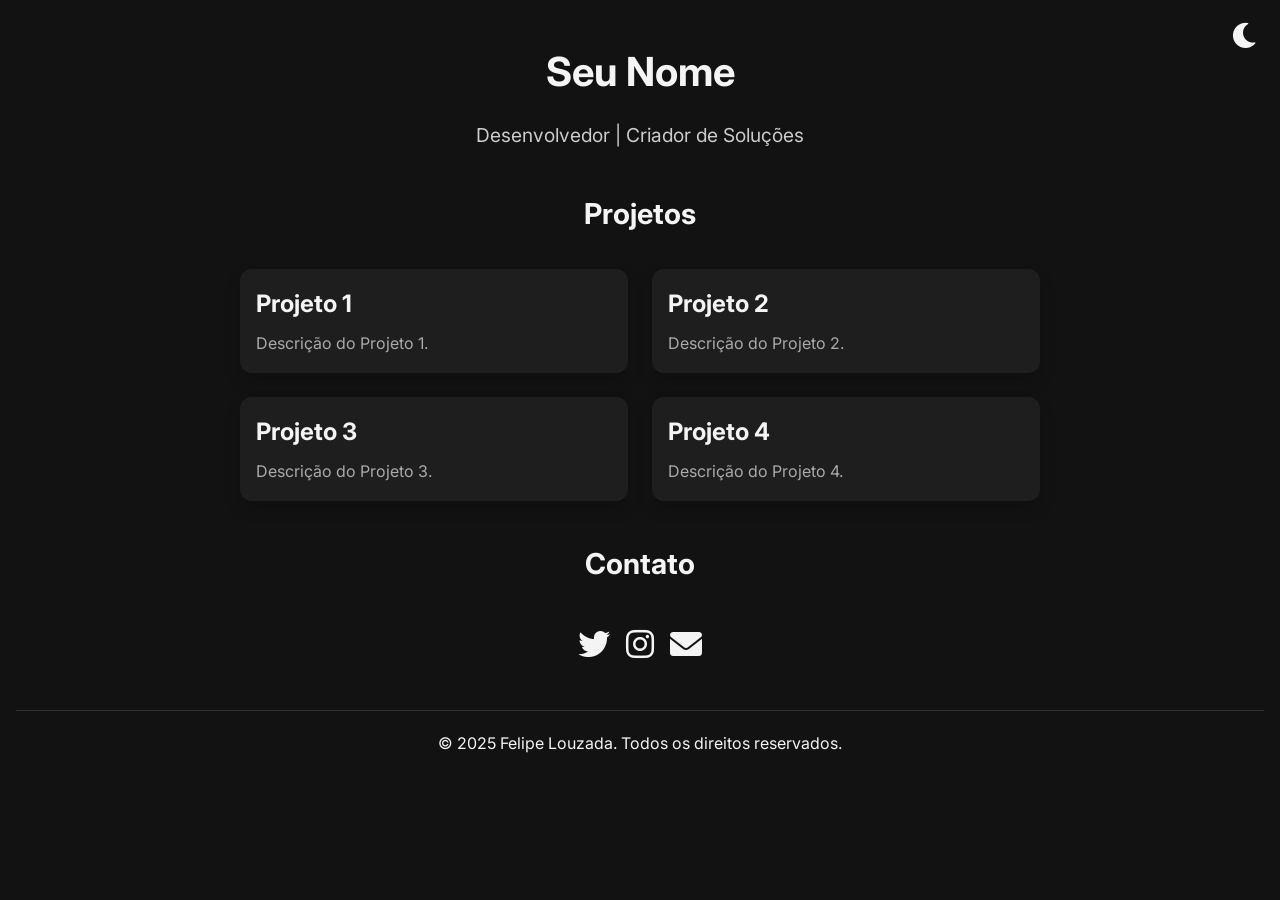
==== index.html @ 3e54d046 "index.html" ====
<!DOCTYPE html>
<html lang="pt-br">
<head>
    <meta charset="UTF-8">
    <meta name="viewport" content="width=device-width, initial-scale=1.0">
    <title>Portfólio - Felipe Louzada</title>
    <link rel="stylesheet" href="styles.css">
    <link rel="preconnect" href="https://fonts.googleapis.com">
    <link href="https://fonts.googleapis.com/css2?family=Inter:wght@400;700&display=swap" rel="stylesheet">
    <link href="https://cdnjs.cloudflare.com/ajax/libs/font-awesome/6.0.0-beta3/css/all.min.css" rel="stylesheet">
</head>
<body class="dark">
    <header class="header">
        <h1 class="header-title">Seu Nome</h1>
        <p class="header-subtitle">Desenvolvedor | Criador de Soluções</p>
        <button id="toggle-theme" class="theme-toggle">
            <i id="theme-icon" class="fas fa-moon"></i>
        </button>
    </header>

    <main>
        <section class="portfolio">
            <h2 class="section-title">Projetos</h2>
            <div class="projects">
                <div class="project-card">
                    <h3>Projeto 1</h3>
                    <p>Descrição do Projeto 1.</p>
                </div>
                <div class="project-card">
                    <h3>Projeto 2</h3>
                    <p>Descrição do Projeto 2.</p>
                </div>
                <div class="project-card">
                    <h3>Projeto 3</h3>
                    <p>Descrição do Projeto 3.</p>
                </div>
                <div class="project-card">
                    <h3>Projeto 4</h3>
                    <p>Descrição do Projeto 4.</p>
                </div>
            </div>
        </section>

        <section class="contact">
            <h2 class="section-title">Contato</h2>
            <div class="social-links">
                <a href="https://x.com/lype204" target="_blank">
                    <i class="fab fa-twitter"></i>
                </a>
                <a href="https://instagram.com/felipe.llouzada" target="_blank">
                    <i class="fab fa-instagram"></i>
                </a>
                <a href="mailto:contato@felipelouzada.com">
                    <i class="fas fa-envelope"></i>
                </a>
            </div>
        </section>
    </main>

    <footer class="footer">
        <p>&copy; 2025 Felipe Louzada. Todos os direitos reservados.</p>
    </footer>

    <script src="script.js"></script>
</body>
</html>
---- styles.css ----
* {
    margin: 0;
    padding: 0;
    box-sizing: border-box;
}
body {
    font-family: 'Inter', sans-serif;
    line-height: 1.6;
    background-color: #121212;
    color: #f4f4f4;
    padding: 0 16px;
    transition: background-color 0.5s ease, color 0.5s ease;
}
h1, h2, h3 {
    margin-bottom: 16px;
}
a {
    text-decoration: none;
    color: #ff6b6b;
    transition: color 0.3s ease;
}
a:hover {
    color: #ffa36c;
}

.theme-toggle {
    position: fixed;
    top: 20px;
    right: 20px;
    background: transparent;
    border: none;
    font-size: 1.8rem;
    color: #f4f4f4;
    cursor: pointer;
    transition: transform 0.3s ease;
}
.theme-toggle:active {
    transform: scale(0.9);
}

.header {
    text-align: center;
    margin: 40px 0;
}
.header-title {
    font-size: 2.5rem;
    font-weight: 700;
}
.header-subtitle {
    font-size: 1.2rem;
    margin-top: 8px;
    color: #ccc;
}

.section-title {
    font-size: 1.8rem;
    text-align: center;
    margin-bottom: 32px;
}

.portfolio {
    margin: 40px auto;
    max-width: 800px;
}
.projects {
    display: grid;
    grid-template-columns: repeat(auto-fit, minmax(300px, 1fr));
    gap: 24px;
}
.project-card {
    background: #1e1e1e;
    border-radius: 12px;
    padding: 16px;
    box-shadow: 0 8px 16px rgba(0, 0, 0, 0.2);
    transition: transform 0.3s ease, box-shadow 0.3s ease;
    opacity: 0;
    transform: translateY(30px);
    transition: opacity 0.6s ease-out, transform 0.6s ease-out;
}
.project-card.visible {
    opacity: 1;
    transform: translateY(0);
}
.project-card:hover {
    transform: translateY(-8px);
    box-shadow: 0 16px 32px rgba(0, 0, 0, 0.3);
}
.project-card h3 {
    font-size: 1.5rem;
    margin-bottom: 8px;
}
.project-card p {
    color: #aaa;
}

.contact {
    margin: 40px auto;
    text-align: center;
}
.social-links {
    display: flex;
    justify-content: center;
    gap: 16px;
    margin-top: 16px;
}
.social-links a {
    color: currentColor;
    font-size: 2rem;
    transition: color 0.3s ease, transform 0.3s ease;
}
.social-links a:hover {
    transform: scale(1.2);
}

body.dark .social-links a {
    color: #f4f4f4;
}
body.light .social-links a {
    color: #333;
}
body.dark .social-links a:nth-child(1):hover {
    color: #1DA1F2; /* X */
}
body.dark .social-links a:nth-child(2):hover {
    color: #E1306C; /* Instagram */
}
body.dark .social-links a:nth-child(3):hover {
    color: #601285; /* Email */
}
body.light .social-links a:nth-child(1):hover {
    color: #1DA1F2; /* X */
}
body.light .social-links a:nth-child(2):hover {
    color: #E1306C; /* Instagram */
}
body.light .social-links a:nth-child(3):hover {
    color: #601285; /* Email */
}

.footer {
    text-align: center;
    margin-top: 40px;
    padding: 20px 0;
    border-top: 1px solid #333;
}

body.light {
    background-color: #ffffff;
    color: #333;
}
body.light .project-card {
    background: #f4f4f4;
}
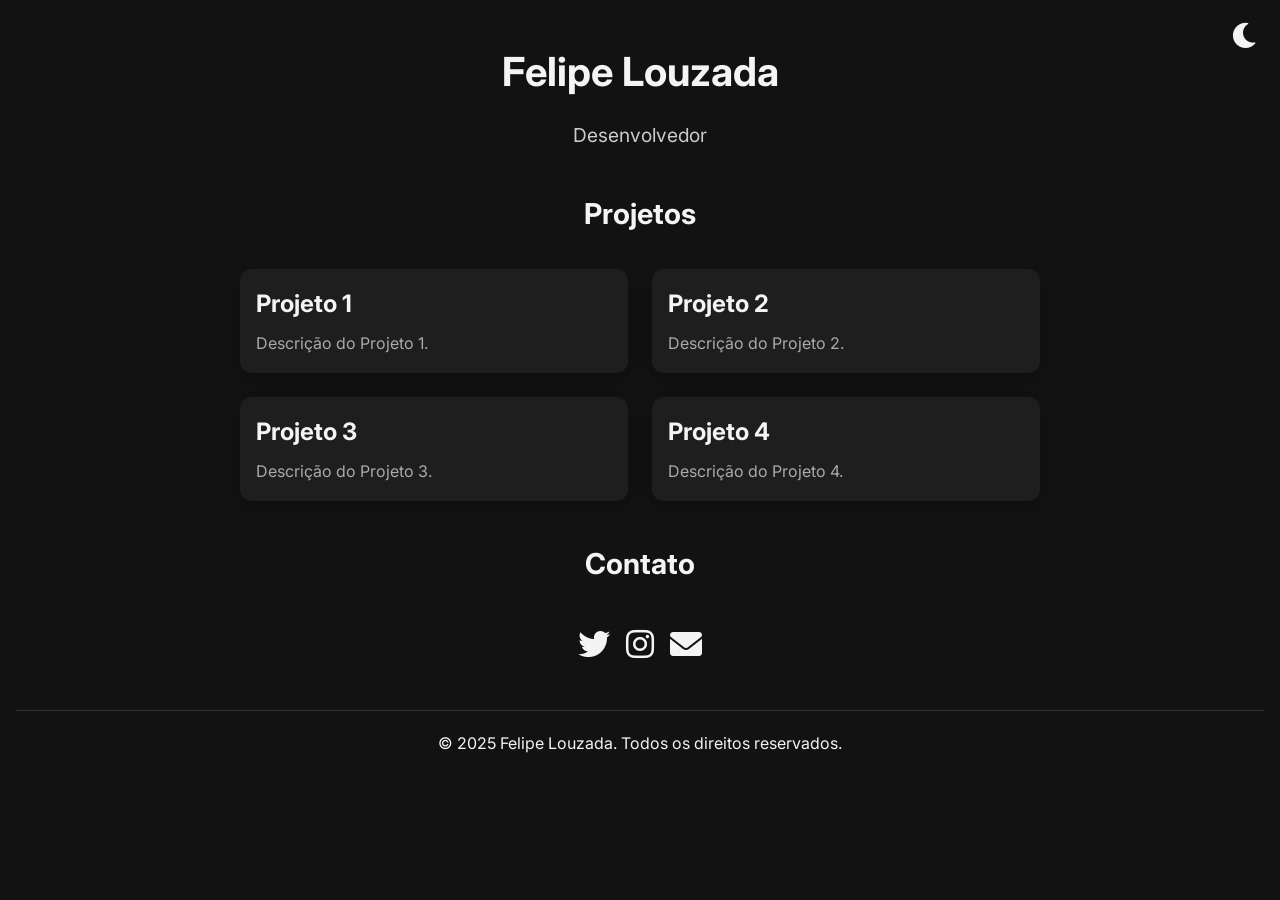
==== commit 8c2ecfeb: "index.html" ====
--- a/index.html
+++ b/index.html
@@ -11,8 +11,8 @@
 </head>
 <body class="dark">
     <header class="header">
-        <h1 class="header-title">Seu Nome</h1>
-        <p class="header-subtitle">Desenvolvedor | Criador de Soluções</p>
+        <h1 class="header-title">Felipe Louzada</h1>
+        <p class="header-subtitle">Desenvolvedor</p>
         <button id="toggle-theme" class="theme-toggle">
             <i id="theme-icon" class="fas fa-moon"></i>
         </button>
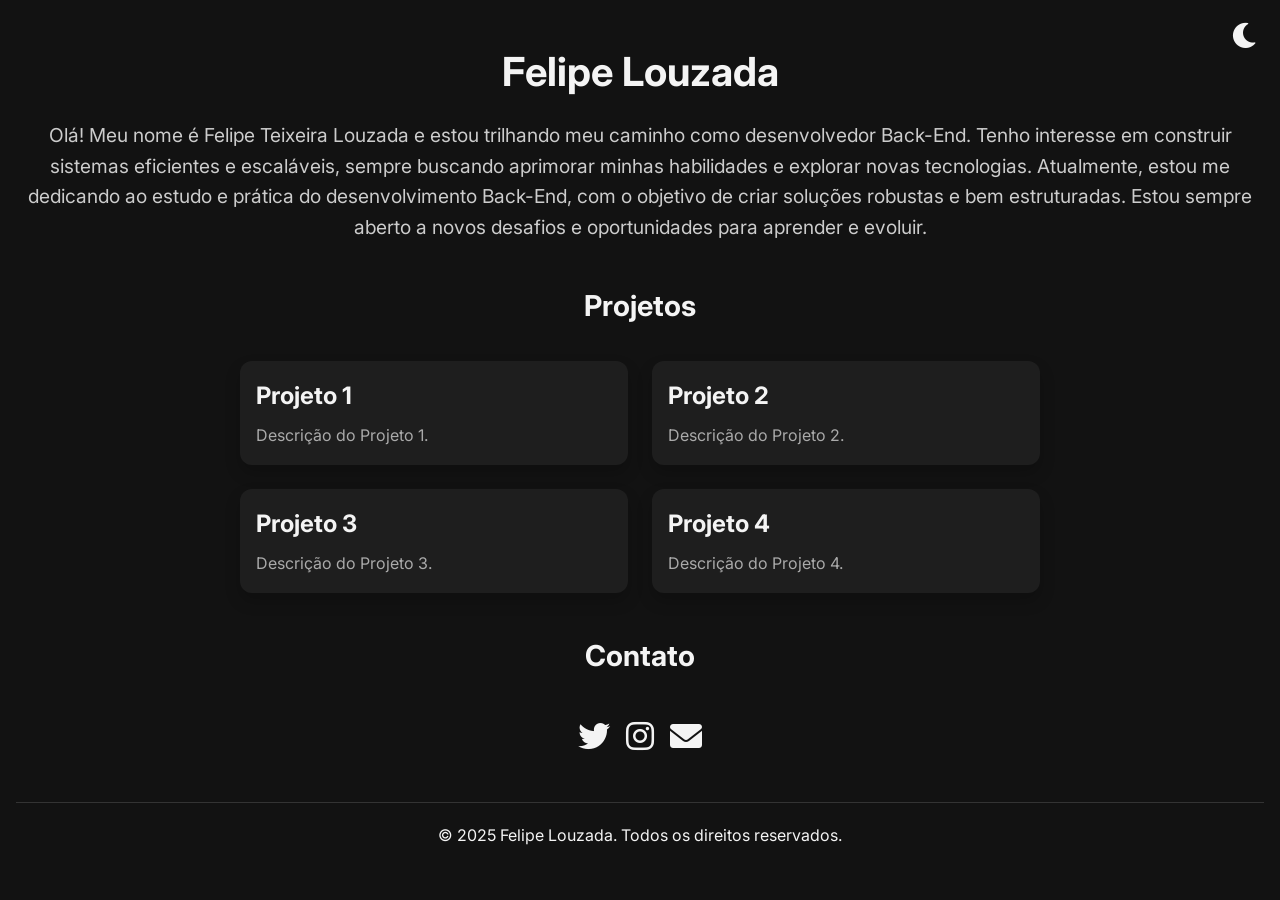
==== commit 4540a972: "index.html" ====
--- a/index.html
+++ b/index.html
@@ -12,7 +12,9 @@
 <body class="dark">
     <header class="header">
         <h1 class="header-title">Felipe Louzada</h1>
-        <p class="header-subtitle">Desenvolvedor</p>
+        <p class="header-subtitle">Olá! Meu nome é Felipe Teixeira Louzada e estou trilhando meu caminho como desenvolvedor Back-End. Tenho interesse em construir sistemas eficientes e escaláveis, sempre buscando aprimorar minhas habilidades e explorar novas tecnologias.
+
+Atualmente, estou me dedicando ao estudo e prática do desenvolvimento Back-End, com o objetivo de criar soluções robustas e bem estruturadas. Estou sempre aberto a novos desafios e oportunidades para aprender e evoluir.</p>
         <button id="toggle-theme" class="theme-toggle">
             <i id="theme-icon" class="fas fa-moon"></i>
         </button>
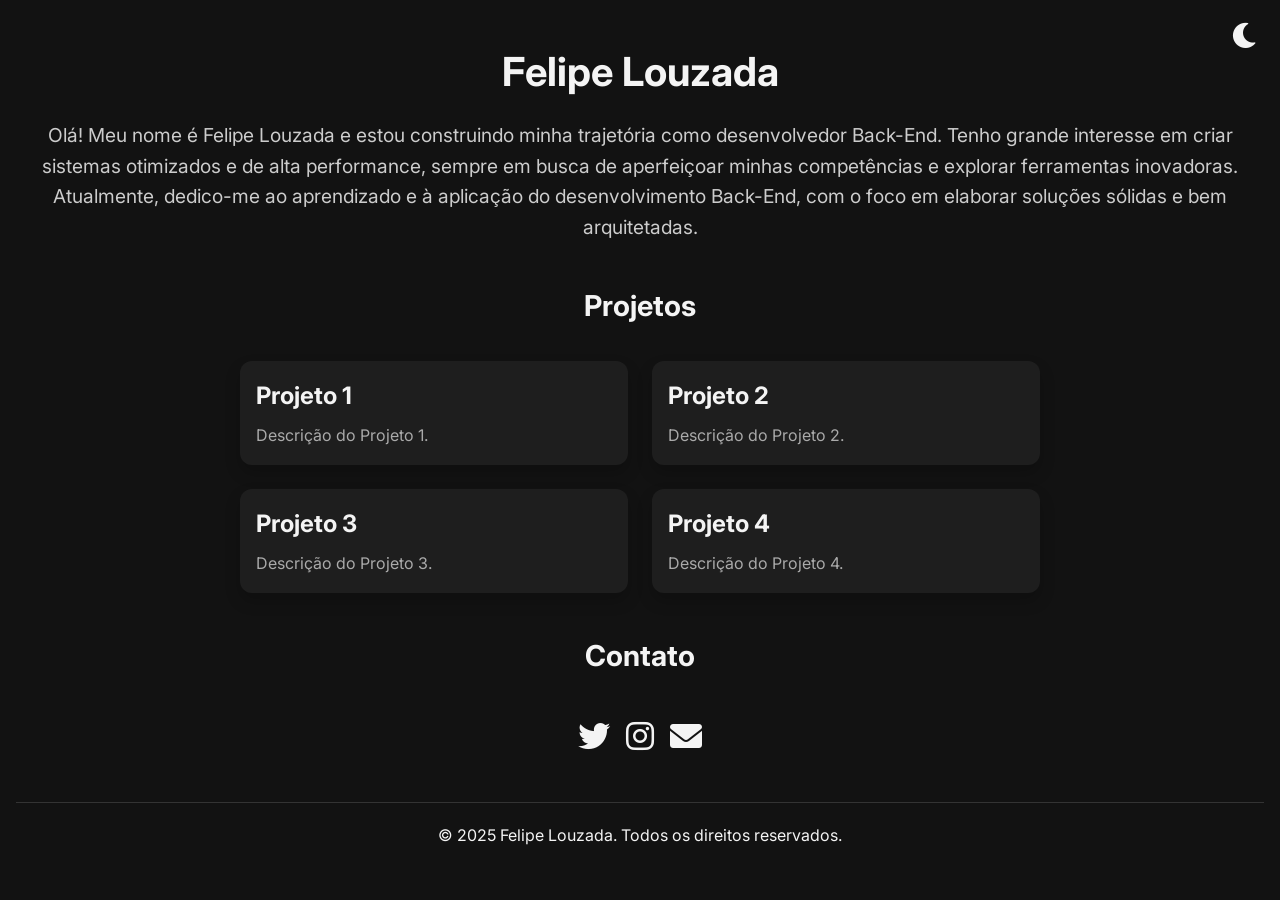
==== commit fcdfa6dd: "index.html" ====
--- a/index.html
+++ b/index.html
@@ -12,9 +12,7 @@
 <body class="dark">
     <header class="header">
         <h1 class="header-title">Felipe Louzada</h1>
-        <p class="header-subtitle">Olá! Meu nome é Felipe Teixeira Louzada e estou trilhando meu caminho como desenvolvedor Back-End. Tenho interesse em construir sistemas eficientes e escaláveis, sempre buscando aprimorar minhas habilidades e explorar novas tecnologias.
-
-Atualmente, estou me dedicando ao estudo e prática do desenvolvimento Back-End, com o objetivo de criar soluções robustas e bem estruturadas. Estou sempre aberto a novos desafios e oportunidades para aprender e evoluir.</p>
+        <p class="header-subtitle">Olá! Meu nome é Felipe Louzada e estou construindo minha trajetória como desenvolvedor Back-End. Tenho grande interesse em criar sistemas otimizados e de alta performance, sempre em busca de aperfeiçoar minhas competências e explorar ferramentas inovadoras. Atualmente, dedico-me ao aprendizado e à aplicação do desenvolvimento Back-End, com o foco em elaborar soluções sólidas e bem arquitetadas.</p>
         <button id="toggle-theme" class="theme-toggle">
             <i id="theme-icon" class="fas fa-moon"></i>
         </button>
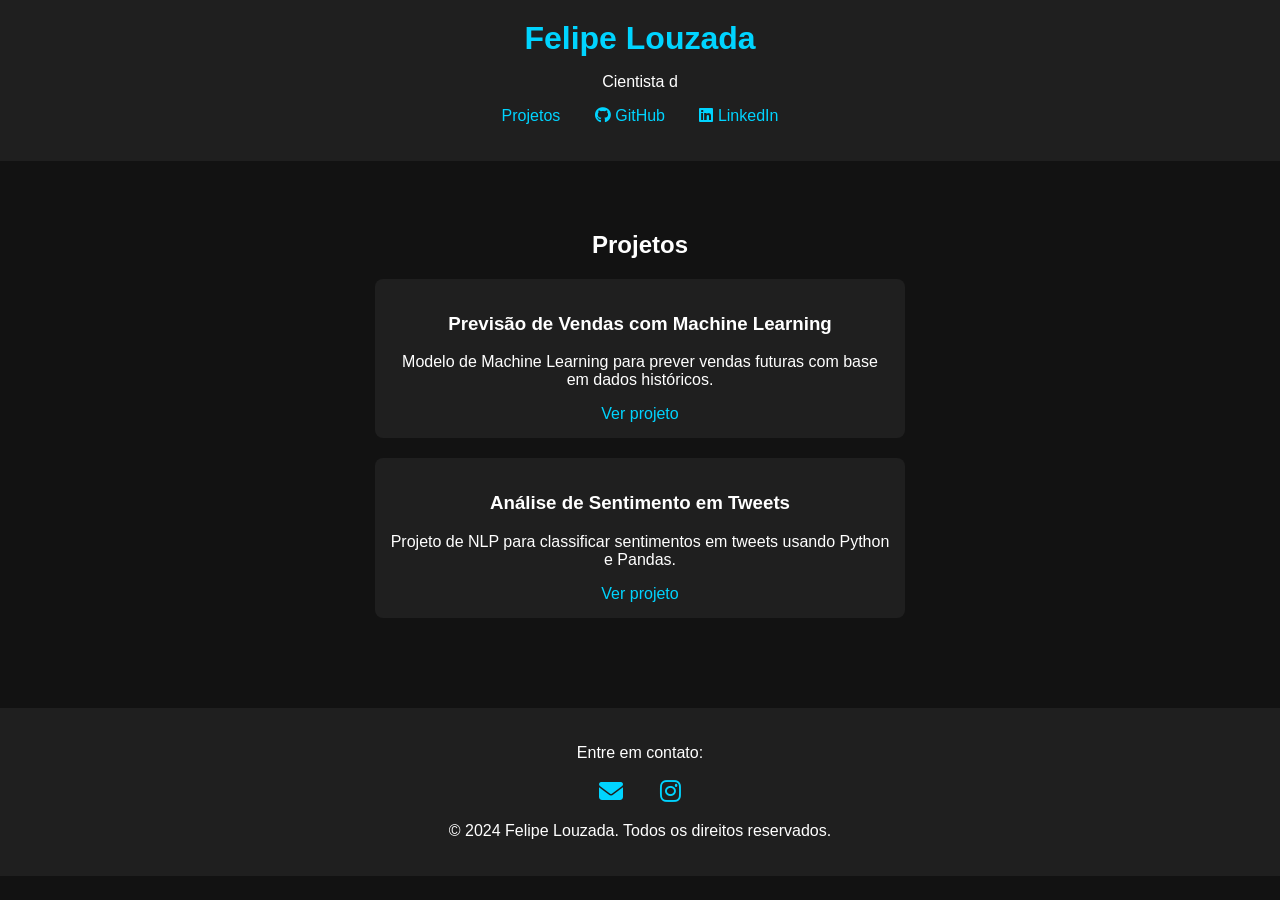
==== commit 99c385a8: "Add files via upload" ====
--- a/index.html
+++ b/index.html
@@ -1,66 +1,52 @@
 <!DOCTYPE html>
-<html lang="pt-br">
+<html lang="pt">
 <head>
     <meta charset="UTF-8">
     <meta name="viewport" content="width=device-width, initial-scale=1.0">
-    <title>Portfólio - Felipe Louzada</title>
-    <link rel="stylesheet" href="styles.css">
-    <link rel="preconnect" href="https://fonts.googleapis.com">
-    <link href="https://fonts.googleapis.com/css2?family=Inter:wght@400;700&display=swap" rel="stylesheet">
-    <link href="https://cdnjs.cloudflare.com/ajax/libs/font-awesome/6.0.0-beta3/css/all.min.css" rel="stylesheet">
+    <title>Felipe Louzada - Portfólio</title>
+    <link rel="stylesheet" href="style.css">
+    <script defer src="script.js"></script>
+    <!-- Link atualizado para Font Awesome -->
+    <link rel="stylesheet" href="https://cdnjs.cloudflare.com/ajax/libs/font-awesome/6.4.2/css/all.min.css">
 </head>
-<body class="dark">
-    <header class="header">
-        <h1 class="header-title">Felipe Louzada</h1>
-        <p class="header-subtitle">Olá! Meu nome é Felipe Louzada e estou construindo minha trajetória como desenvolvedor Back-End. Tenho grande interesse em criar sistemas otimizados e de alta performance, sempre em busca de aperfeiçoar minhas competências e explorar ferramentas inovadoras. Atualmente, dedico-me ao aprendizado e à aplicação do desenvolvimento Back-End, com o foco em elaborar soluções sólidas e bem arquitetadas.</p>
-        <button id="toggle-theme" class="theme-toggle">
-            <i id="theme-icon" class="fas fa-moon"></i>
-        </button>
+<body>
+    <header>
+        <h1>Felipe Louzada</h1>
+        <p id="typing-text">Cientista de Dados em formação</p>
+        <nav>
+            <ul>
+                <li><a href="#projects">Projetos</a></li>
+                <li><a href="https://github.com/felipe-louzada" target="_blank"><i class="fab fa-github"></i> GitHub</a></li>
+                <li><a href="https://www.linkedin.com/in/felipellouzada/" target="_blank"><i class="fab fa-linkedin"></i> LinkedIn</a></li>
+            </ul>
+        </nav>
     </header>
 
-    <main>
-        <section class="portfolio">
-            <h2 class="section-title">Projetos</h2>
-            <div class="projects">
-                <div class="project-card">
-                    <h3>Projeto 1</h3>
-                    <p>Descrição do Projeto 1.</p>
-                </div>
-                <div class="project-card">
-                    <h3>Projeto 2</h3>
-                    <p>Descrição do Projeto 2.</p>
-                </div>
-                <div class="project-card">
-                    <h3>Projeto 3</h3>
-                    <p>Descrição do Projeto 3.</p>
-                </div>
-                <div class="project-card">
-                    <h3>Projeto 4</h3>
-                    <p>Descrição do Projeto 4.</p>
-                </div>
-            </div>
-        </section>
+    <section id="projects">
+        <h2>Projetos</h2>
+        <div class="project">
+            <h3>Previsão de Vendas com Machine Learning</h3>
+            <p>Modelo de Machine Learning para prever vendas futuras com base em dados históricos.</p>
+            <a href="#">Ver projeto</a>
+        </div>
+        <div class="project">
+            <h3>Análise de Sentimento em Tweets</h3>
+            <p>Projeto de NLP para classificar sentimentos em tweets usando Python e Pandas.</p>
+            <a href="#">Ver projeto</a>
+        </div>
+    </section>
 
-        <section class="contact">
-            <h2 class="section-title">Contato</h2>
-            <div class="social-links">
-                <a href="https://x.com/lype204" target="_blank">
-                    <i class="fab fa-twitter"></i>
-                </a>
-                <a href="https://instagram.com/felipe.llouzada" target="_blank">
-                    <i class="fab fa-instagram"></i>
-                </a>
-                <a href="mailto:contato@felipelouzada.com">
-                    <i class="fas fa-envelope"></i>
-                </a>
-            </div>
-        </section>
-    </main>
-
-    <footer class="footer">
-        <p>&copy; 2025 Felipe Louzada. Todos os direitos reservados.</p>
+    <footer>
+        <p>Entre em contato:</p>
+        <div class="social-links">
+            <a href="mailto:contato@felipelouzada.com" target="_blank" title="E-mail">
+                <i class="fas fa-envelope"></i>
+            </a>
+            <a href="https://instagram.com/felipelouzada" target="_blank" title="Instagram">
+                <i class="fab fa-instagram"></i>
+            </a>
+        </div>
+        <p>&copy; 2024 Felipe Louzada. Todos os direitos reservados.</p>
     </footer>
-
-    <script src="script.js"></script>
 </body>
 </html>
--- a/style.css
+++ b/style.css
@@ -0,0 +1,78 @@
+/* Estilos gerais */
+body {
+    font-family: Arial, sans-serif;
+    background-color: #121212;
+    color: #fff;
+    margin: 0;
+    padding: 0;
+    text-align: center;
+}
+
+/* Cabeçalho */
+header {
+    background: #1f1f1f;
+    padding: 20px;
+}
+
+header h1 {
+    margin: 0;
+    font-size: 2em;
+    color: #00d4ff;
+}
+
+nav ul {
+    list-style: none;
+    padding: 0;
+}
+
+nav ul li {
+    display: inline;
+    margin: 0 15px;
+}
+
+nav ul li a {
+    color: #00d4ff;
+    text-decoration: none;
+}
+
+/* Seção de Projetos */
+#projects {
+    padding: 50px 20px;
+}
+
+.project {
+    background: #1f1f1f;
+    margin: 20px auto;
+    padding: 15px;
+    max-width: 500px;
+    border-radius: 8px;
+}
+
+.project a {
+    display: block;
+    margin-top: 10px;
+    color: #00d4ff;
+    text-decoration: none;
+}
+
+/* Rodapé */
+footer {
+    background: #1f1f1f;
+    padding: 20px;
+    margin-top: 20px;
+}
+
+footer .social-links {
+    margin: 10px 0;
+}
+
+footer .social-links a {
+    color: #00d4ff;
+    font-size: 24px;
+    margin: 0 15px;
+    text-decoration: none;
+}
+
+footer .social-links a:hover {
+    color: #ffffff;
+}
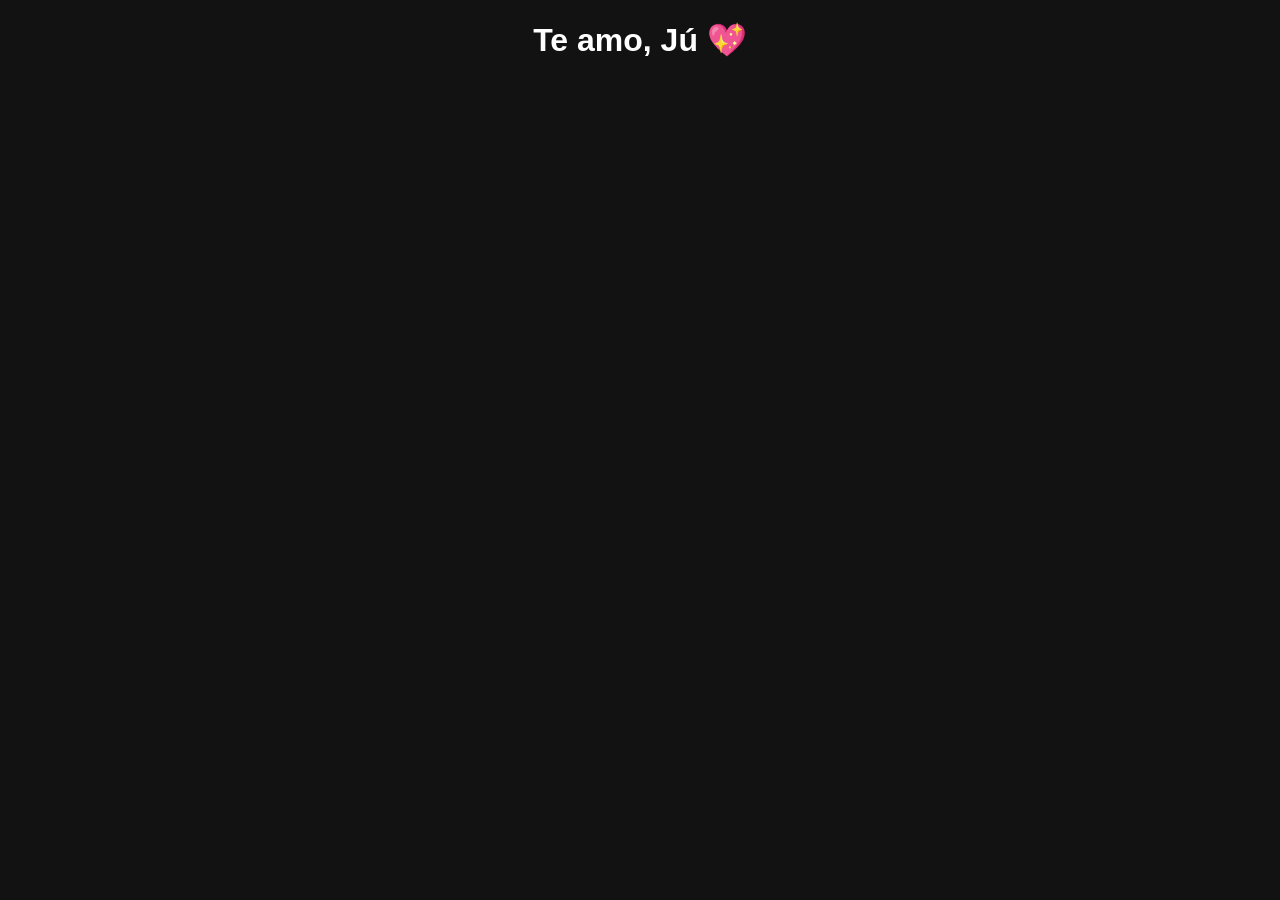
==== commit c168b6fa: "index.html" ====
--- a/index.html
+++ b/index.html
@@ -1,52 +1,16 @@
 <!DOCTYPE html>
-<html lang="pt">
+<html lang="pt-BR">
 <head>
-    <meta charset="UTF-8">
-    <meta name="viewport" content="width=device-width, initial-scale=1.0">
-    <title>Felipe Louzada - Portfólio</title>
-    <link rel="stylesheet" href="style.css">
-    <script defer src="script.js"></script>
-    <!-- Link atualizado para Font Awesome -->
-    <link rel="stylesheet" href="https://cdnjs.cloudflare.com/ajax/libs/font-awesome/6.4.2/css/all.min.css">
+  <meta charset="UTF-8">
+  <meta name="viewport" content="width=device-width, initial-scale=1">
+  <title>Te amo, Jú 💖</title>
+  <link rel="stylesheet" href="style.css">
 </head>
 <body>
-    <header>
-        <h1>Felipe Louzada</h1>
-        <p id="typing-text">Cientista de Dados em formação</p>
-        <nav>
-            <ul>
-                <li><a href="#projects">Projetos</a></li>
-                <li><a href="https://github.com/felipe-louzada" target="_blank"><i class="fab fa-github"></i> GitHub</a></li>
-                <li><a href="https://www.linkedin.com/in/felipellouzada/" target="_blank"><i class="fab fa-linkedin"></i> LinkedIn</a></li>
-            </ul>
-        </nav>
-    </header>
+  <div class="container">
+    <h1>Te amo, Jú <span class="heart">💖</span></h1>
+  </div>
 
-    <section id="projects">
-        <h2>Projetos</h2>
-        <div class="project">
-            <h3>Previsão de Vendas com Machine Learning</h3>
-            <p>Modelo de Machine Learning para prever vendas futuras com base em dados históricos.</p>
-            <a href="#">Ver projeto</a>
-        </div>
-        <div class="project">
-            <h3>Análise de Sentimento em Tweets</h3>
-            <p>Projeto de NLP para classificar sentimentos em tweets usando Python e Pandas.</p>
-            <a href="#">Ver projeto</a>
-        </div>
-    </section>
-
-    <footer>
-        <p>Entre em contato:</p>
-        <div class="social-links">
-            <a href="mailto:contato@felipelouzada.com" target="_blank" title="E-mail">
-                <i class="fas fa-envelope"></i>
-            </a>
-            <a href="https://instagram.com/felipelouzada" target="_blank" title="Instagram">
-                <i class="fab fa-instagram"></i>
-            </a>
-        </div>
-        <p>&copy; 2024 Felipe Louzada. Todos os direitos reservados.</p>
-    </footer>
+  <script src="script.js"></script>
 </body>
 </html>
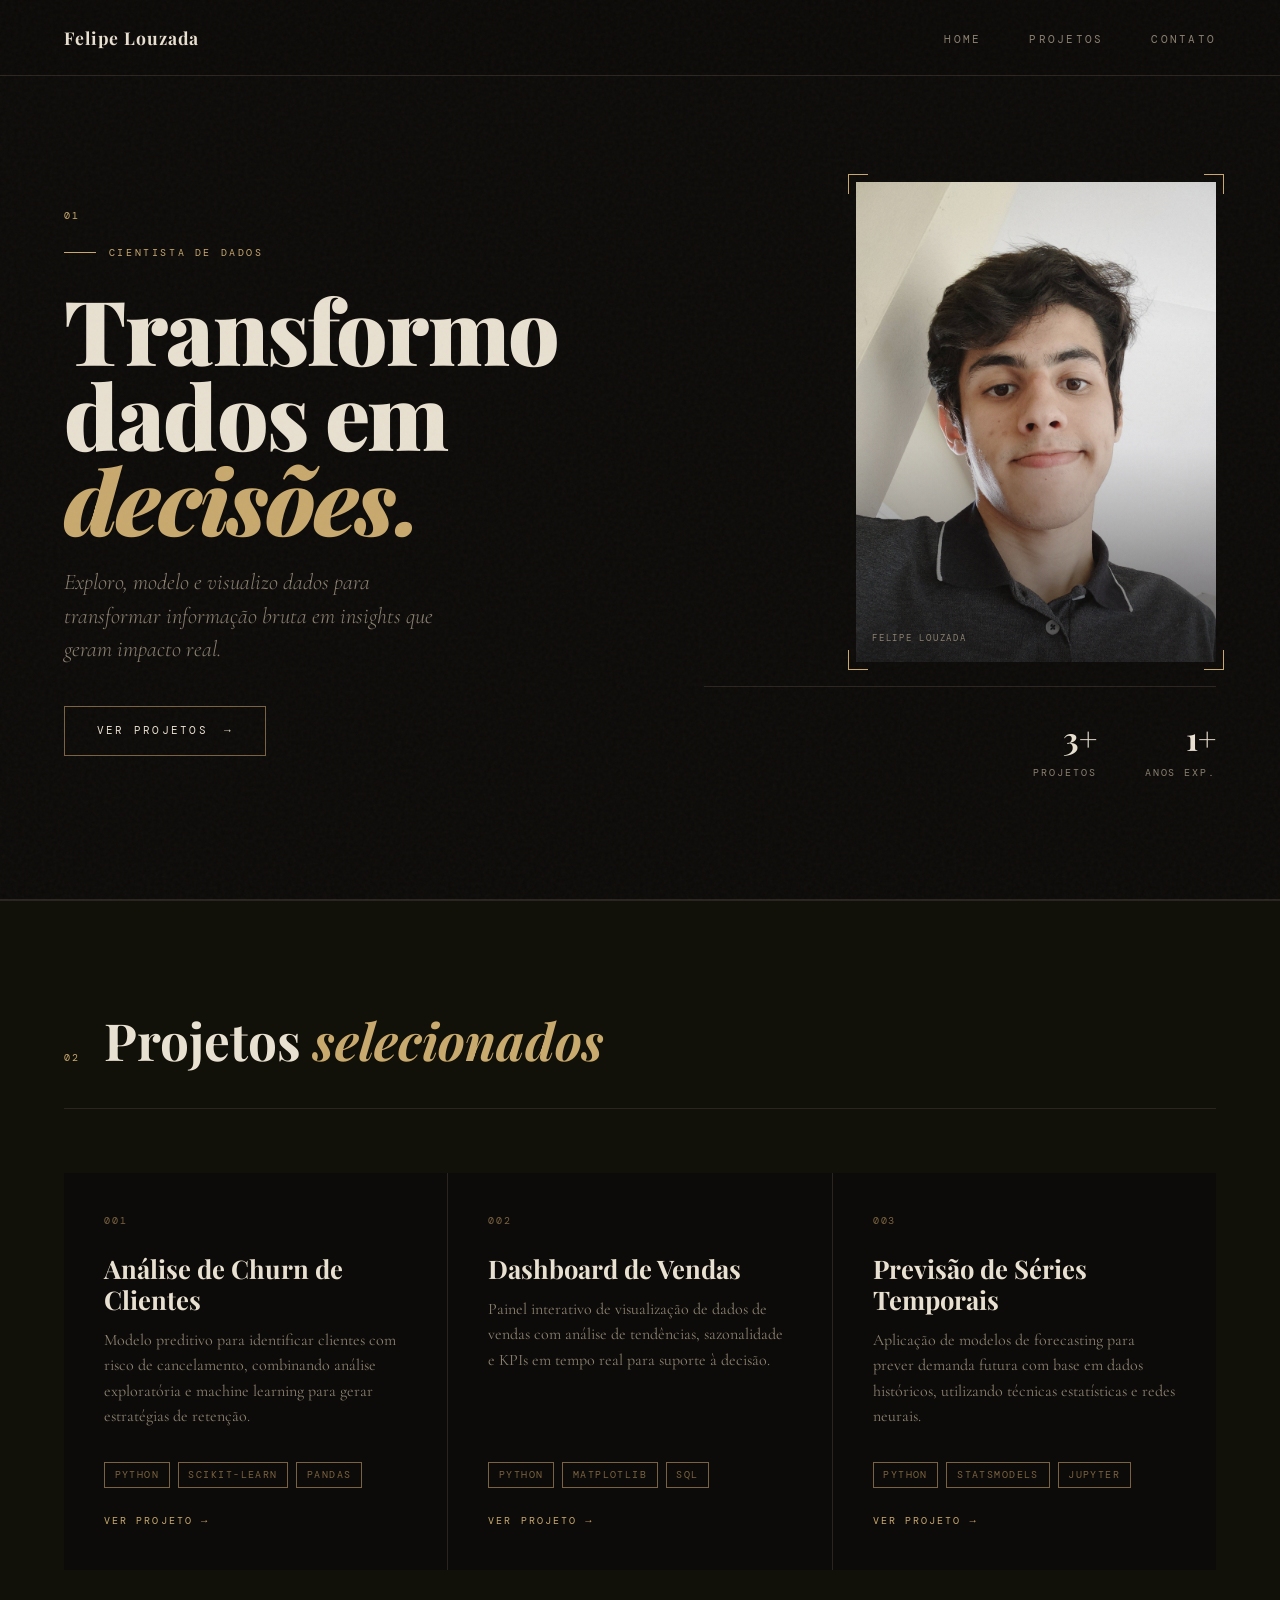
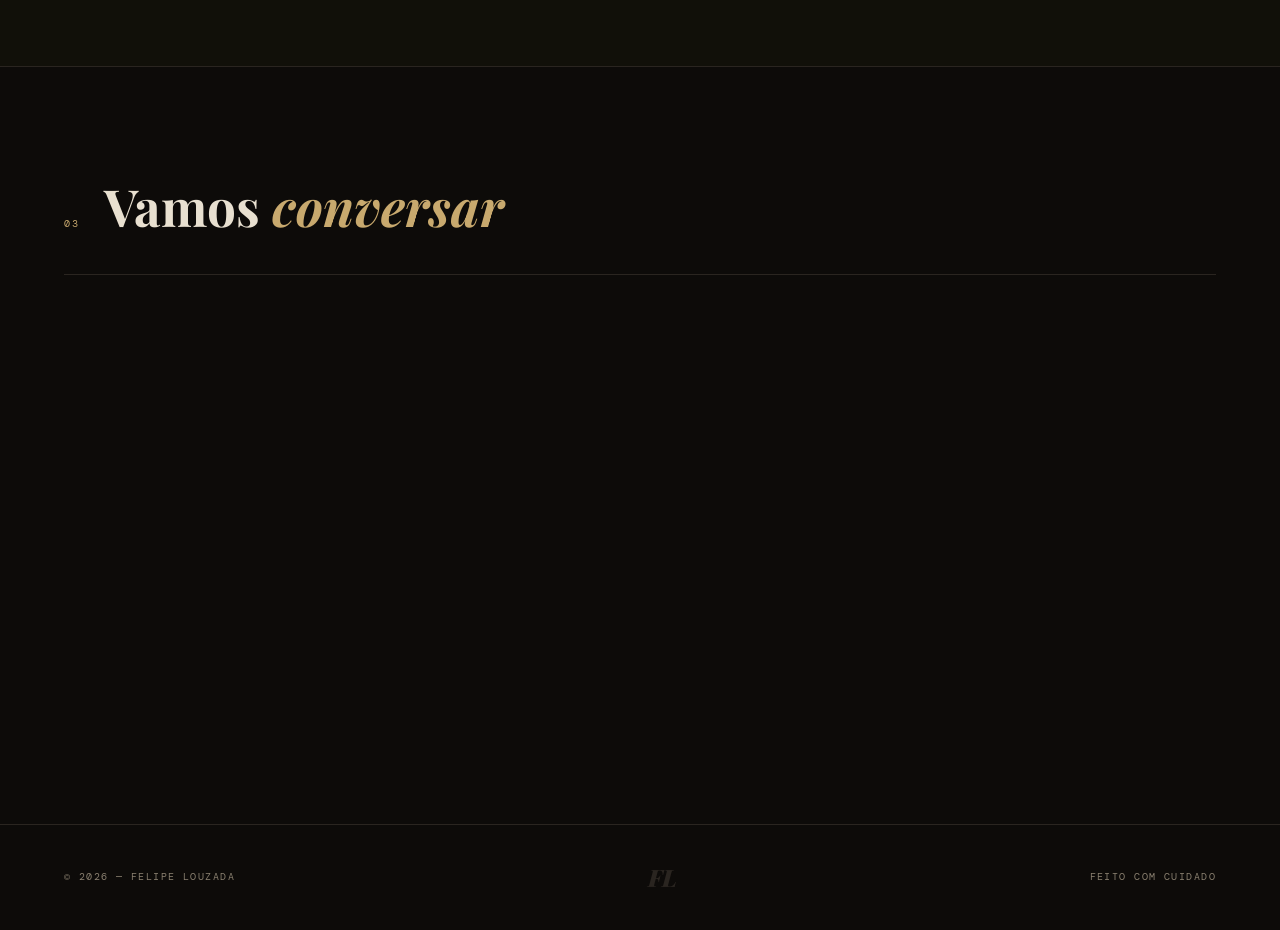
==== commit 8b1feefc: "Add files via upload" ====
--- a/index.html
+++ b/index.html
@@ -1,16 +1,337 @@
-<!DOCTYPE html>
-<html lang="pt-BR">
-<head>
-  <meta charset="UTF-8">
-  <meta name="viewport" content="width=device-width, initial-scale=1">
-  <title>Te amo, Jú 💖</title>
-  <link rel="stylesheet" href="style.css">
-</head>
-<body>
-  <div class="container">
-    <h1>Te amo, Jú <span class="heart">💖</span></h1>
-  </div>
-
-  <script src="script.js"></script>
-</body>
-</html>
+<!DOCTYPE html>
+<html lang="pt-BR">
+<head>
+  <meta charset="UTF-8" />
+  <meta name="viewport" content="width=device-width, initial-scale=1.0" />
+  <title>Felipe Louzada — Cientista de Dados</title>
+  <meta name="description" content="Felipe Louzada — Cientista de Dados especializado em análise exploratória, machine learning e visualização de dados." />
+
+  <!--Meu Ícone-->
+  <link rel="icon" type="image/svg+xml" href="data:image/svg+xml,<svg xmlns='http://www.w3.org/2000/svg' viewBox='0 0 64 64'><rect width='64' height='64' fill='%230d0b09'/><text x='50%25' y='54%25' dominant-baseline='middle' text-anchor='middle' font-family='Georgia,serif' font-size='28' font-weight='bold' fill='%23c8a96e'>FL</text></svg>" />
+
+  <link rel="preconnect" href="https://fonts.googleapis.com" />
+  <link rel="preconnect" href="https://fonts.gstatic.com" crossorigin />
+  <link href="https://fonts.googleapis.com/css2?family=Playfair+Display:ital,wght@0,400;0,700;0,900;1,400;1,700&family=Cormorant+Garamond:ital,wght@0,300;0,400;0,600;1,300;1,400&family=DM+Mono:wght@300;400&display=swap" rel="stylesheet" />
+  <style>
+    :root {
+      --bg: #0d0b09; --paper: #111009; --ink: #e8e0d0;
+      --ink-muted: #8a8070; --accent: #c8a96e;
+      --accent-dim: #7a6340; --rule: #2a2520;
+    }
+    *, *::before, *::after { box-sizing: border-box; margin: 0; padding: 0; }
+    html { scroll-behavior: smooth; }
+    body {
+      background: var(--bg); color: var(--ink);
+      font-family: 'Cormorant Garamond', serif;
+      font-size: 18px; line-height: 1.7;
+      overflow-x: hidden; cursor: auto;
+    }
+    body::before {
+      content: ''; position: fixed; inset: 0;
+      background-image: url("data:image/svg+xml,%3Csvg viewBox='0 0 256 256' xmlns='http://www.w3.org/2000/svg'%3E%3Cfilter id='n'%3E%3CfeTurbulence type='fractalNoise' baseFrequency='0.9' numOctaves='4' stitchTiles='stitch'/%3E%3C/filter%3E%3Crect width='100%25' height='100%25' filter='url(%23n)' opacity='1'/%3E%3C/svg%3E");
+      opacity: 0.035; pointer-events: none; z-index: 1000;
+    }
+    nav {
+      position: fixed; top: 0; width: 100%; z-index: 100;
+      display: flex; justify-content: space-between; align-items: center;
+      padding: 1.4rem 4rem; border-bottom: 1px solid var(--rule);
+      background: rgba(13,11,9,0.88); backdrop-filter: blur(8px);
+    }
+    .nav-logo {
+      font-family: 'Playfair Display', serif;
+      font-size: 1.1rem; font-weight: 700; letter-spacing: 0.05em;
+      color: var(--ink); text-decoration: none;
+    }
+    .nav-links { display: flex; gap: 3rem; list-style: none; }
+    .nav-links a {
+      font-family: 'DM Mono', monospace; font-size: 0.7rem;
+      letter-spacing: 0.2em; text-transform: uppercase;
+      color: var(--ink-muted); text-decoration: none; transition: color 0.3s;
+    }
+    .nav-links a:hover { color: var(--accent); }
+    #home {
+      min-height: 100vh;
+      display: grid; grid-template-columns: 1fr 1fr;
+      align-items: center; padding: 8rem 4rem 4rem;
+      border-bottom: 1px solid var(--rule);
+      position: relative; overflow: hidden;
+    }
+    .hero-section-num {
+      font-family: 'DM Mono', monospace; font-size: 0.65rem;
+      color: var(--accent); letter-spacing: 0.2em;
+      margin-bottom: 1.2rem;
+    }
+    .hero-tag {
+      font-family: 'DM Mono', monospace; font-size: 0.65rem;
+      letter-spacing: 0.25em; text-transform: uppercase;
+      color: var(--accent); margin-bottom: 1.5rem;
+      display: flex; align-items: center; gap: 0.8rem;
+    }
+    .hero-tag::before { content: ''; display: inline-block; width: 2rem; height: 1px; background: var(--accent); }
+    .hero-title {
+      font-family: 'Playfair Display', serif;
+      font-size: clamp(3.5rem, 7vw, 6.5rem);
+      font-weight: 900; line-height: 0.95; letter-spacing: -0.02em;
+      color: var(--ink); margin-bottom: 0.3rem;
+    }
+    .hero-title em { font-style: italic; color: var(--accent); }
+    .hero-subtitle {
+      font-family: 'Cormorant Garamond', serif;
+      font-size: 1.4rem; font-style: italic; font-weight: 300;
+      color: var(--ink-muted); margin-top: 1.5rem; margin-bottom: 2.5rem;
+      max-width: 38ch; line-height: 1.5;
+    }
+    .hero-cta {
+      display: inline-flex; align-items: center; gap: 1rem;
+      font-family: 'DM Mono', monospace; font-size: 0.7rem;
+      letter-spacing: 0.2em; text-transform: uppercase;
+      color: var(--ink); text-decoration: none;
+      border: 1px solid var(--accent-dim); padding: 0.9rem 2rem;
+      transition: all 0.3s; position: relative; overflow: hidden;
+    }
+    .hero-cta::before {
+      content: ''; position: absolute; inset: 0;
+      background: var(--accent); transform: scaleX(0);
+      transform-origin: left; transition: transform 0.35s ease;
+    }
+    .hero-cta:hover::before { transform: scaleX(1); }
+    .hero-cta span { position: relative; z-index: 1; }
+    .hero-cta:hover { color: var(--bg); border-color: var(--accent); }
+    .hero-right {
+      display: flex; flex-direction: column;
+      align-items: flex-end; gap: 1.5rem; padding-left: 4rem;
+    }
+    .hero-photo-wrap {
+      position: relative; width: 100%; max-width: 360px;
+      animation: fadeIn 1.2s ease 0.4s forwards; opacity: 0;
+    }
+    .hero-photo-wrap::before, .hero-photo-wrap::after {
+      content: ''; position: absolute;
+      width: 20px; height: 20px;
+      border-color: var(--accent); border-style: solid; z-index: 2;
+    }
+    .hero-photo-wrap::before { top: -8px; left: -8px; border-width: 1px 0 0 1px; }
+    .hero-photo-wrap::after  { bottom: -8px; right: -8px; border-width: 0 1px 1px 0; }
+    .corner-tr, .corner-bl {
+      position: absolute; width: 20px; height: 20px;
+      border-color: var(--accent); border-style: solid; z-index: 2;
+    }
+    .corner-tr { top: -8px; right: -8px; border-width: 1px 1px 0 0; }
+    .corner-bl { bottom: -8px; left: -8px; border-width: 0 0 1px 1px; }
+    .hero-photo {
+      width: 100%; aspect-ratio: 3/4;
+      object-fit: cover; object-position: center top; display: block;
+      filter: none; transition: filter 0.6s ease;
+    }
+    .hero-photo-overlay {
+      position: absolute; inset: 0;
+      background: linear-gradient(to top, rgba(13,11,9,0.65) 0%, rgba(13,11,9,0.1) 45%, transparent 70%);
+      pointer-events: none;
+    }
+    .hero-photo-caption {
+      position: absolute; bottom: 1rem; left: 1rem;
+      font-family: 'DM Mono', monospace; font-size: 0.55rem;
+      letter-spacing: 0.2em; text-transform: uppercase;
+      color: var(--ink-muted); z-index: 1;
+    }
+    .hero-rule {
+      width: 100%; height: 1px; background: var(--rule);
+      animation: expandWidth 1s ease 0.6s forwards;
+      transform: scaleX(0); transform-origin: right;
+    }
+    .hero-stats { display: flex; gap: 3rem; align-self: flex-end; }
+    .stat { text-align: right; }
+    .stat-num { font-family: 'Playfair Display', serif; font-size: 2rem; font-weight: 700; color: var(--ink); }
+    .stat-label { font-family: 'DM Mono', monospace; font-size: 0.6rem; letter-spacing: 0.2em; text-transform: uppercase; color: var(--ink-muted); }
+    section { padding: 6rem 4rem; }
+    .section-header {
+      display: flex; align-items: baseline; gap: 1.5rem;
+      margin-bottom: 4rem;
+      border-bottom: 1px solid var(--rule); padding-bottom: 1.5rem;
+    }
+    .section-num { font-family: 'DM Mono', monospace; font-size: 0.65rem; color: var(--accent); letter-spacing: 0.2em; }
+    .section-title { font-family: 'Playfair Display', serif; font-size: clamp(2rem, 4vw, 3.2rem); font-weight: 700; color: var(--ink); flex: 1; }
+    .section-title em { font-style: italic; color: var(--accent); }
+    #projetos { background: var(--paper); border-top: 1px solid var(--rule); border-bottom: 1px solid var(--rule); }
+    .projects-grid { display: grid; grid-template-columns: repeat(auto-fit, minmax(300px, 1fr)); gap: 1px; background: var(--rule); }
+    .project-card {
+      background: var(--bg); padding: 2.5rem;
+      position: relative; overflow: hidden;
+      transition: background 0.35s;
+      display: flex; flex-direction: column; min-height: 280px;
+    }
+    .project-card::after {
+      content: ''; position: absolute; bottom: 0; left: 0;
+      width: 100%; height: 2px; background: var(--accent);
+      transform: scaleX(0); transform-origin: left; transition: transform 0.4s ease;
+    }
+    .project-card:hover { background: #13110e; }
+    .project-card:hover::after { transform: scaleX(1); }
+    .project-num { font-family: 'DM Mono', monospace; font-size: 0.6rem; color: var(--accent-dim); letter-spacing: 0.2em; margin-bottom: 1.5rem; }
+    .project-title { font-family: 'Playfair Display', serif; font-size: 1.6rem; font-weight: 700; color: var(--ink); margin-bottom: 0.8rem; line-height: 1.2; }
+    .project-desc { font-size: 1rem; color: var(--ink-muted); line-height: 1.6; flex: 1; margin-bottom: 2rem; }
+    .project-tags { display: flex; flex-wrap: wrap; gap: 0.5rem; margin-bottom: 1.5rem; }
+    .tag { font-family: 'DM Mono', monospace; font-size: 0.6rem; letter-spacing: 0.15em; text-transform: uppercase; color: var(--accent-dim); border: 1px solid var(--accent-dim); padding: 0.25rem 0.6rem; }
+    .project-link { font-family: 'DM Mono', monospace; font-size: 0.65rem; letter-spacing: 0.2em; text-transform: uppercase; color: var(--accent); text-decoration: none; display: inline-flex; align-items: center; gap: 0.5rem; align-self: flex-start; transition: gap 0.3s; }
+    .project-link:hover { gap: 1rem; }
+    .contact-inner { display: grid; grid-template-columns: 1fr 1fr; gap: 6rem; align-items: start; }
+    .contact-text h3 { font-family: 'Playfair Display', serif; font-size: 2rem; font-weight: 700; font-style: italic; color: var(--ink); margin-bottom: 1rem; line-height: 1.2; }
+    .contact-text p { font-size: 1rem; color: var(--ink-muted); max-width: 38ch; margin-bottom: 2.5rem; }
+    .contact-links { display: flex; flex-direction: column; gap: 1rem; }
+    .contact-link { display: flex; align-items: center; gap: 1rem; font-size: 1.1rem; color: var(--ink); text-decoration: none; border-bottom: 1px solid var(--rule); padding-bottom: 1rem; transition: color 0.3s, border-color 0.3s; }
+    .contact-link:hover { color: var(--accent); border-color: var(--accent-dim); }
+    .link-label { font-family: 'DM Mono', monospace; font-size: 0.6rem; letter-spacing: 0.2em; text-transform: uppercase; color: var(--ink-muted); min-width: 5rem; }
+    .contact-form { display: flex; flex-direction: column; gap: 1.5rem; }
+    .form-group label { font-family: 'DM Mono', monospace; font-size: 0.6rem; letter-spacing: 0.2em; text-transform: uppercase; color: var(--ink-muted); display: block; margin-bottom: 0.5rem; }
+    .form-group input, .form-group textarea {
+      width: 100%; background: transparent; border: none;
+      border-bottom: 1px solid var(--rule); padding: 0.7rem 0;
+      font-family: 'Cormorant Garamond', serif; font-size: 1.1rem;
+      color: var(--ink); outline: none; transition: border-color 0.3s; resize: none;
+    }
+    .form-group input:focus, .form-group textarea:focus { border-color: var(--accent); }
+    .form-group textarea { height: 100px; }
+    .form-submit {
+      align-self: flex-start;
+      font-family: 'DM Mono', monospace; font-size: 0.7rem;
+      letter-spacing: 0.2em; text-transform: uppercase;
+      color: var(--bg); background: var(--accent);
+      border: none; padding: 1rem 2.5rem;
+      cursor: pointer; transition: background 0.3s, transform 0.2s;
+    }
+    .form-submit:hover { background: var(--ink); transform: translateY(-2px); }
+    footer {
+      border-top: 1px solid var(--rule); padding: 2rem 4rem;
+      display: flex; justify-content: space-between; align-items: center;
+    }
+    .footer-copy { font-family: 'DM Mono', monospace; font-size: 0.6rem; letter-spacing: 0.15em; color: var(--ink-muted); text-transform: uppercase; }
+    .footer-logo { font-family: 'Playfair Display', serif; font-size: 1.5rem; font-weight: 900; font-style: italic; color: var(--rule); user-select: none; }
+    @keyframes fadeIn { to { opacity: 1; } }
+    @keyframes expandWidth { to { transform: scaleX(1); } }
+    .reveal { opacity: 0; transform: translateY(30px); transition: opacity 0.8s ease, transform 0.8s ease; }
+    .reveal.visible { opacity: 1; transform: translateY(0); }
+    ::-webkit-scrollbar { width: 4px; }
+    ::-webkit-scrollbar-track { background: var(--bg); }
+    ::-webkit-scrollbar-thumb { background: var(--accent-dim); }
+    @media (max-width: 768px) {
+      nav { padding: 1.2rem 1.5rem; }
+      .nav-links { gap: 1.5rem; }
+      #home { grid-template-columns: 1fr; padding: 7rem 1.5rem 3rem; }
+      .hero-right { display: none; }
+      section { padding: 4rem 1.5rem; }
+      .contact-inner { grid-template-columns: 1fr; gap: 3rem; }
+      footer { flex-direction: column; gap: 1rem; text-align: center; }
+    }
+  </style>
+</head>
+<body>
+<nav>
+  <a href="#home" class="nav-logo">Felipe Louzada</a>
+  <ul class="nav-links">
+    <li><a href="#home">Home</a></li>
+    <li><a href="#projetos">Projetos</a></li>
+    <li><a href="#contato">Contato</a></li>
+  </ul>
+</nav>
+
+<section id="home">
+  <div class="hero-left">
+    <div class="hero-section-num">01</div>
+    <div class="hero-tag">Cientista de Dados</div>
+    <h1 class="hero-title">Transformo<br>dados em<br><em>decisões.</em></h1>
+    <p class="hero-subtitle">Exploro, modelo e visualizo dados para transformar informação bruta em insights que geram impacto real.</p>
+    <a href="#projetos" class="hero-cta"><span>Ver projetos</span><span>→</span></a>
+  </div>
+  <div class="hero-right">
+    <div class="hero-photo-wrap">
+      <span class="corner-tr"></span>
+      <span class="corner-bl"></span>
+      <img class="hero-photo" src="IMG20231105120150.jpg" alt="Felipe Louzada" />
+      <div class="hero-photo-overlay"></div>
+      <span class="hero-photo-caption">Felipe Louzada</span>
+    </div>
+    <div class="hero-rule"></div>
+    <div class="hero-stats">
+      <div class="stat"><div class="stat-num">3+</div><div class="stat-label">Projetos</div></div>
+      <div class="stat"><div class="stat-num">1+</div><div class="stat-label">Anos exp.</div></div>
+    </div>
+  </div>
+</section>
+
+<section id="projetos">
+  <div class="section-header reveal">
+    <span class="section-num">02</span>
+    <h2 class="section-title">Projetos <em>selecionados</em></h2>
+  </div>
+  <div class="projects-grid">
+    <div class="project-card reveal">
+      <div class="project-num">001</div>
+      <h3 class="project-title">Análise de Churn de Clientes</h3>
+      <p class="project-desc">Modelo preditivo para identificar clientes com risco de cancelamento, combinando análise exploratória e machine learning para gerar estratégias de retenção.</p>
+      <div class="project-tags"><span class="tag">Python</span><span class="tag">Scikit-learn</span><span class="tag">Pandas</span></div>
+      <a href="projeto1.html" class="project-link">Ver projeto →</a>
+    </div>
+    <div class="project-card reveal">
+      <div class="project-num">002</div>
+      <h3 class="project-title">Dashboard de Vendas</h3>
+      <p class="project-desc">Painel interativo de visualização de dados de vendas com análise de tendências, sazonalidade e KPIs em tempo real para suporte à decisão.</p>
+      <div class="project-tags"><span class="tag">Python</span><span class="tag">Matplotlib</span><span class="tag">SQL</span></div>
+      <a href="projeto2.html" class="project-link">Ver projeto →</a>
+    </div>
+    <div class="project-card reveal">
+      <div class="project-num">003</div>
+      <h3 class="project-title">Previsão de Séries Temporais</h3>
+      <p class="project-desc">Aplicação de modelos de forecasting para prever demanda futura com base em dados históricos, utilizando técnicas estatísticas e redes neurais.</p>
+      <div class="project-tags"><span class="tag">Python</span><span class="tag">Statsmodels</span><span class="tag">Jupyter</span></div>
+      <a href="projeto3.html" class="project-link">Ver projeto →</a>
+    </div>
+  </div>
+</section>
+
+<section id="contato">
+  <div class="section-header reveal">
+    <span class="section-num">03</span>
+    <h2 class="section-title">Vamos <em>conversar</em></h2>
+  </div>
+  <div class="contact-inner">
+    <div class="contact-text reveal">
+      <h3>"Bons insights começam com as perguntas certas."</h3>
+      <p>Estou aberto a novas oportunidades, freelas e colaborações. Se tiver uma ideia, me chama.</p>
+      <div class="contact-links">
+        <a href="mailto:contato@felipelouzada.com" class="contact-link"><span class="link-label">Email</span>contato@felipelouzada.com</a>
+        <a href="https://github.com/felipe-louzada" class="contact-link" target="_blank"><span class="link-label">GitHub</span>github.com/felipe-louzada</a>
+        <a href="https://www.linkedin.com/in/felipellouzada/" class="contact-link" target="_blank"><span class="link-label">LinkedIn</span>linkedin.com/in/felipellouzada</a>
+      </div>
+    </div>
+
+    <form
+      class="contact-form reveal"
+      action="https://formspree.io/f/mrejenov"
+      method="POST"
+    >
+      <input type="hidden" name="_subject" value="Nova mensagem do portfólio — Felipe Louzada" />
+      <input type="hidden" name="_next" value="obrigado.html" />
+      <div class="form-group"><label>Nome</label><input type="text" name="name" placeholder="Seu nome" required /></div>
+      <div class="form-group"><label>Email</label><input type="email" name="email" placeholder="seu@email.com" required /></div>
+      <div class="form-group"><label>Mensagem</label><textarea name="message" placeholder="Conversar..." required></textarea></div>
+      <button type="submit" class="form-submit">Enviar mensagem</button>
+    </form>
+  </div>
+</section>
+
+<footer>
+  <span class="footer-copy">© 2026 — Felipe Louzada</span>
+  <span class="footer-logo">FL</span>
+  <span class="footer-copy">Feito com cuidado</span>
+</footer>
+
+<script>
+  const observer = new IntersectionObserver(entries => {
+    entries.forEach((entry, i) => {
+      if (entry.isIntersecting) setTimeout(() => entry.target.classList.add('visible'), i * 120);
+    });
+  }, { threshold: 0.1 });
+  document.querySelectorAll('.reveal').forEach(el => observer.observe(el));
+</script>
+</body>
+</html>
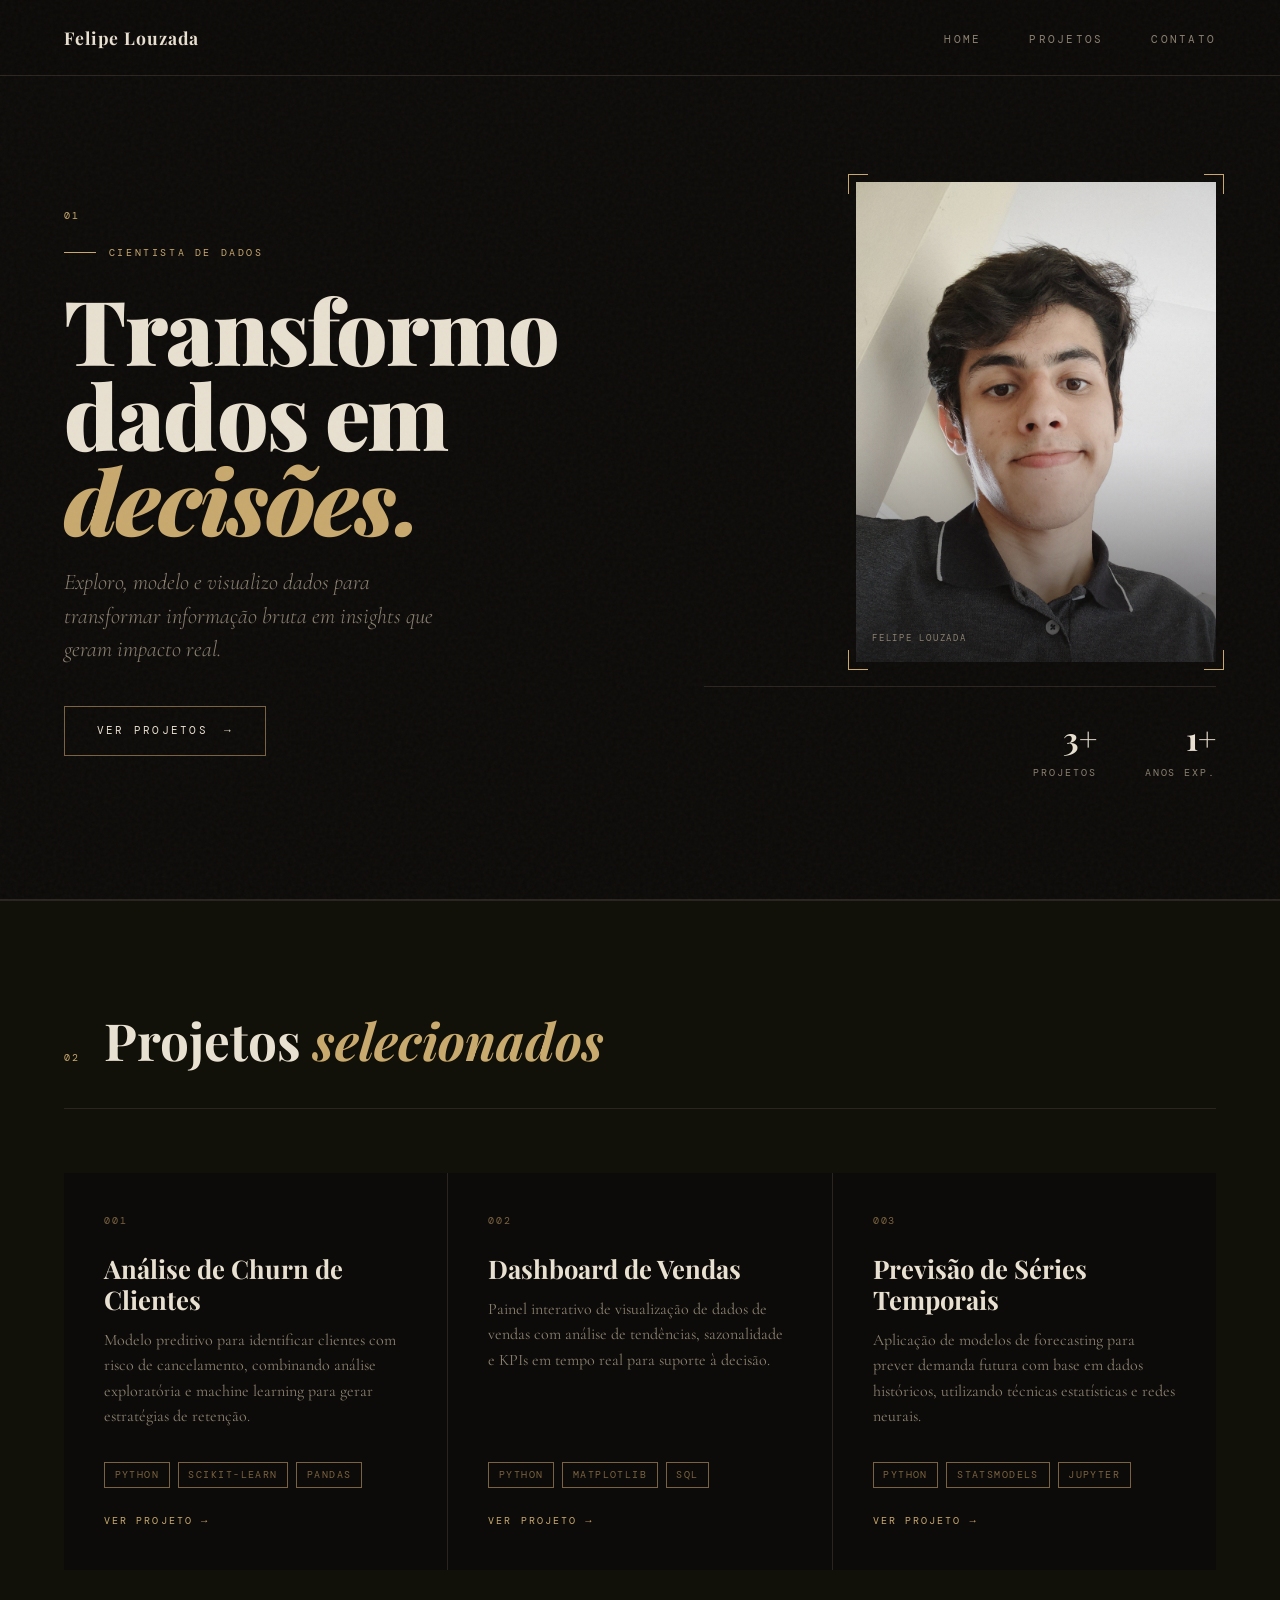
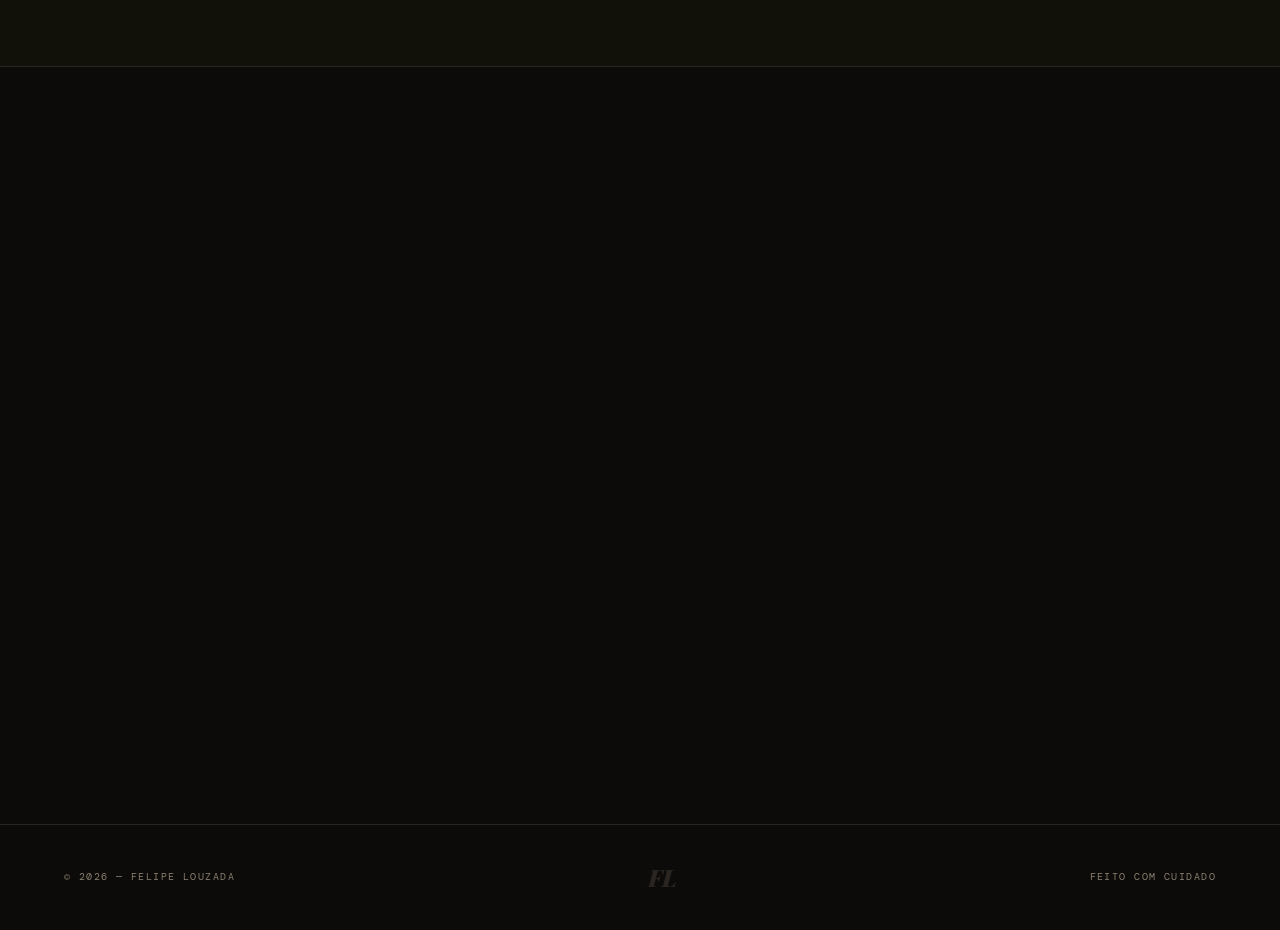
==== commit eff00b2f: "Add files via upload" ====
--- a/index.html
+++ b/index.html
@@ -269,21 +269,21 @@
       <h3 class="project-title">Análise de Churn de Clientes</h3>
       <p class="project-desc">Modelo preditivo para identificar clientes com risco de cancelamento, combinando análise exploratória e machine learning para gerar estratégias de retenção.</p>
       <div class="project-tags"><span class="tag">Python</span><span class="tag">Scikit-learn</span><span class="tag">Pandas</span></div>
-      <a href="projeto1.html" class="project-link">Ver projeto →</a>
+      <a href="/projeto1" class="project-link">Ver projeto →</a>
     </div>
     <div class="project-card reveal">
       <div class="project-num">002</div>
       <h3 class="project-title">Dashboard de Vendas</h3>
       <p class="project-desc">Painel interativo de visualização de dados de vendas com análise de tendências, sazonalidade e KPIs em tempo real para suporte à decisão.</p>
       <div class="project-tags"><span class="tag">Python</span><span class="tag">Matplotlib</span><span class="tag">SQL</span></div>
-      <a href="projeto2.html" class="project-link">Ver projeto →</a>
+      <a href="/projeto2" class="project-link">Ver projeto →</a>
     </div>
     <div class="project-card reveal">
       <div class="project-num">003</div>
       <h3 class="project-title">Previsão de Séries Temporais</h3>
       <p class="project-desc">Aplicação de modelos de forecasting para prever demanda futura com base em dados históricos, utilizando técnicas estatísticas e redes neurais.</p>
       <div class="project-tags"><span class="tag">Python</span><span class="tag">Statsmodels</span><span class="tag">Jupyter</span></div>
-      <a href="projeto3.html" class="project-link">Ver projeto →</a>
+      <a href="/projeto3" class="project-link">Ver projeto →</a>
     </div>
   </div>
 </section>
